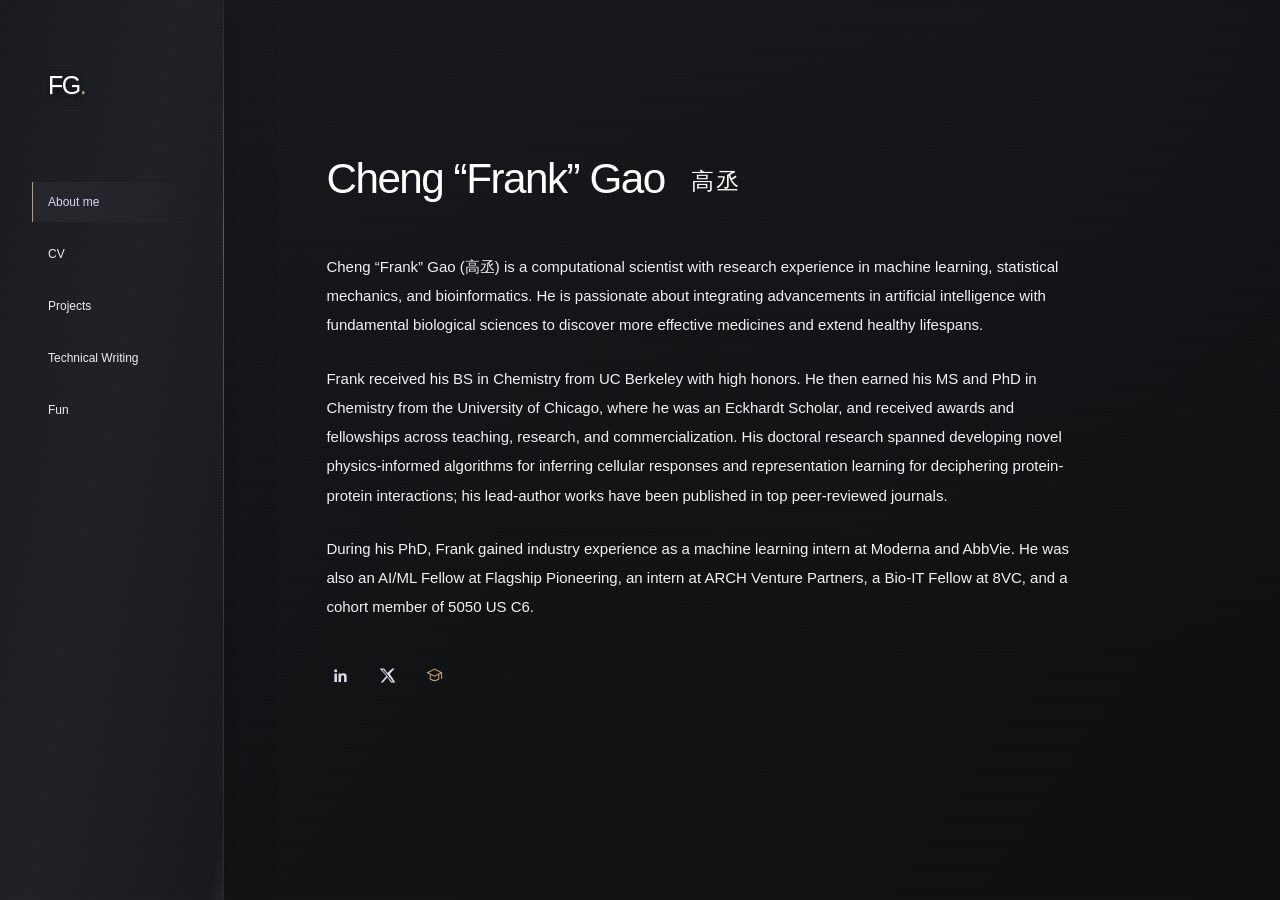
==== index.html @ 2d8485b7 "Build minimal personal website with metallic dark theme" ====
<!doctype html>
<html lang="en">
<head>
  <meta charset="utf-8">
  <meta name="viewport" content="width=device-width, initial-scale=1">
  <meta name="color-scheme" content="dark">
  <meta name="description" content="Cheng “Frank” Gao (高丞), computational scientist working across machine learning, statistical mechanics, and bioinformatics.">
  <title>About me — Cheng “Frank” Gao</title>
  <link rel="icon" href="./assets/favicon.svg" type="image/svg+xml">
  <link rel="stylesheet" href="./assets/style.css">
  <script src="./assets/site.js" defer></script>
</head>
<body data-page="about">
  <a class="skip-link" href="#main">Skip to content</a>
  <aside class="sidebar">
    <a class="monogram" href="./about/" aria-label="Cheng Frank Gao home">FG<span>.</span></a>
    <nav aria-label="Main navigation">
        <a href="./about/" aria-current="page">About me</a>
        <a href="./cv/">CV</a>
        <a href="./projects/">Projects</a>
        <a href="./writing/">Technical Writing</a>
        <a href="./fun/">Fun</a>
    </nav>
  </aside>
  <main id="main">
    <div class="page-content">
        <h1>Cheng “Frank” Gao <span lang="zh">高丞</span></h1>
        <div class="bio">
          <p>Cheng “Frank” Gao (高丞) is a computational scientist with research experience in machine learning, statistical mechanics, and bioinformatics. He is passionate about integrating advancements in artificial intelligence with fundamental biological sciences to discover more effective medicines and extend healthy lifespans.</p>
          <p>Frank received his BS in Chemistry from UC Berkeley with high honors. He then earned his MS and PhD in Chemistry from the University of Chicago, where he was an Eckhardt Scholar, and received awards and fellowships across teaching, research, and commercialization. His doctoral research spanned developing novel physics-informed algorithms for inferring cellular responses and representation learning for deciphering protein-protein interactions; his lead-author works have been published in top peer-reviewed journals.</p>
          <p>During his PhD, Frank gained industry experience as a machine learning intern at Moderna and AbbVie. He was also an AI/ML Fellow at Flagship Pioneering, an intern at ARCH Venture Partners, a Bio-IT Fellow at 8VC, and a cohort member of 5050 US C6.</p>
        </div>
        <div class="socials" aria-label="Social profiles">
          <a href="https://www.linkedin.com/in/chengfgao/" target="_blank" rel="noopener noreferrer" aria-label="LinkedIn" title="LinkedIn"><svg viewBox="0 0 24 24" fill="currentColor" aria-hidden="true"><path d="M5.2 3a2.2 2.2 0 1 0 0 4.4 2.2 2.2 0 0 0 0-4.4ZM3.4 9h3.6v12H3.4V9Zm5.8 0h3.5v1.6c.5-.9 1.7-1.9 3.5-1.9 3.8 0 4.5 2.4 4.5 5.5V21h-3.6v-6c0-1.4 0-3.2-2-3.2s-2.3 1.5-2.3 3.1V21H9.2V9Z"/></svg></a>
          <a href="https://x.com/ChemVagabond" target="_blank" rel="noopener noreferrer" aria-label="Twitter (X)" title="Twitter (X)"><svg viewBox="0 0 24 24" fill="currentColor" aria-hidden="true"><path d="M18.9 2H22l-6.8 7.8L23.2 22h-6.3l-4.9-7.4L5.5 22H2.3l8.2-9.4L.8 2h6.5l4.4 6.6L18.9 2ZM17.8 20h1.7L6.2 4H4.4l13.4 16Z"/></svg></a>
          <a href="https://scholar.google.com/citations?user=uSYpJtkAAAAJ&amp;hl=en" target="_blank" rel="noopener noreferrer" aria-label="Google Scholar" title="Google Scholar"><svg viewBox="0 0 24 24" fill="none" stroke="currentColor" stroke-width="1.5" aria-hidden="true"><path d="m2 8 10-5 10 5-10 5L2 8Zm4 2v7c4 3 8 3 12 0v-7M22 8v9"/></svg></a>
        </div>
    </div>
  </main>
</body>
</html>
---- assets/style.css ----
:root {
  --bg: #101113;
  --white: #ffffff;
  --text: #f2f2f5;
  --muted: #d0d0d8;
  --purple: #b8a8d3;
  --gold: #b8a078;
  --line: #303137;
  --sidebar: 224px;
}
* { box-sizing: border-box; }
html { min-height: 100%; }
body {
  margin: 0;
  min-height: 100vh;
  color: var(--text);
  background:
    radial-gradient(ellipse at 75% 0%, #ac9cc908, transparent 56%),
    linear-gradient(125deg, #191a1e 0%, #111214 48%, #0e0f11 100%);
  font-family: Arial, Helvetica, sans-serif;
  -webkit-font-smoothing: antialiased;
}
/* A quiet brushed finish, with no images or external assets. */
body::before {
  content: '';
  position: fixed;
  inset: 0;
  background: repeating-linear-gradient(0deg, #ffffff03 0, #ffffff03 1px, transparent 1px, transparent 3px);
  pointer-events: none;
  z-index: -1;
}
a { color: inherit; text-decoration: none; }
a:hover { color: var(--white); }
a:focus-visible { outline: 2px solid var(--purple); outline-offset: 6px; }
[hidden] { display: none !important; }
.sidebar {
  position: fixed;
  inset: 0 auto 0 0;
  width: var(--sidebar);
  padding: 71px 32px;
  background:
    repeating-linear-gradient(0deg, #ffffff02 0, #ffffff02 1px, transparent 1px, transparent 3px),
    linear-gradient(100deg, #1a1b1f, #202125 48%, #191a1e 96%, #24252a);
  box-shadow: 12px 0 45px #0000001a;
  overflow-y: auto;
}
.sidebar::after {
  content: '';
  position: absolute;
  top: 0; bottom: 0; right: 0;
  width: 1px;
  background: linear-gradient(#44434c33, #85818e99 26%, #343238 75%, #28292d);
}
.monogram {
  display: inline-block;
  margin-left: 16px;
  font-size: 25px;
  font-weight: 500;
  letter-spacing: -1.5px;
  color: #ffffff;
  text-shadow: 0 1px 0 #ffffff24, 0 3px 9px #0009;
}
.monogram span { color: var(--gold); }
nav { display: flex; flex-direction: column; gap: 12px; margin-top: 82px; }
nav a {
  display: block;
  border-left: 1px solid transparent;
  padding: 11px 15px;
  font-size: 12px;
  line-height: 1.5;
  color: #eeeeF2;
  transition: color .15s, background .15s;
}
nav a[aria-current] {
  border-left-color: var(--gold);
  color: #e0d2f7;
  background: linear-gradient(90deg, #b8a8d310, transparent);
}
main { margin-left: var(--sidebar); padding: 153px 8vw 100px; }
.page-content { max-width: 760px; }
h1 {
  color: var(--white);
  font-size: clamp(29px, 3.3vw, 46px);
  line-height: 1.25;
  font-weight: 400;
  letter-spacing: -1.5px;
  margin: 0 0 46px;

}
h1 [lang] { display: inline-block; margin-left: 16px; font-size: .55em; letter-spacing: 2px; vertical-align: middle; }
.bio p { margin: 0 0 24px; font-size: 15px; line-height: 1.95; }
.bio p:last-child { margin-bottom: 0; }
.socials { display: flex; gap: 19px; margin-top: 38px; align-items: center; }
.socials a { display: inline-flex; align-items: center; justify-content: center; min-width: 28px; height: 32px; color: #ded9e9; }
.socials a:hover { color: var(--purple); }
.socials svg { width: 17px; height: 17px; }
.socials a:last-child { color: var(--gold); }
.arrow { width: 11px; height: 11px; vertical-align: middle; }
.text-link { display: inline-flex; gap: 10px; align-items: center; font-size: 12px; color: var(--purple); }
.scholar-link { margin-top: -20px; margin-bottom: 32px; }
.work-card {
  border: 1px solid #3a383f;
  border-radius: 3px;
  padding: 27px 30px;
  margin-bottom: 24px;
  background: linear-gradient(125deg, #26262b80, #1c1d2180 40%, #17181b80);
  box-shadow: inset 0 1px 0 #ffffff05, 0 8px 32px #0000000a;
}
.template-label { color: var(--gold); font-size: 10px; letter-spacing: .6px; }
h2 { font-size: 22px; font-weight: 400; color: var(--white); margin: 16px 0 10px; }
.metadata { font-size: 12px; color: var(--muted); margin: 0 0 30px; }
.work-card section { margin-top: 22px; }
h3 { margin: 0 0 8px; color: var(--purple); font-weight: 400; font-size: 12px; }
.work-card section p { font-size: 13px; line-height: 1.8; margin: 0; }
.card-links { display: flex; flex-wrap: wrap; gap: 24px; border-top: 1px solid var(--line); margin-top: 27px; padding-top: 19px; color: var(--muted); font-size: 11px; }
.card-links a { color: var(--purple); }
.document-panel { border: 1px solid var(--line); border-radius: 3px; background: linear-gradient(130deg, #21222688, #16171a66); overflow: hidden; }
.document-toolbar { padding: 21px 25px; font-size: 12px; }
.muted { color: var(--muted); }
.document-empty { display: grid; place-items: center; height: 340px; }
.document-empty svg { width: 42px; height: 49px; color: #5c5868; }
iframe { display: block; width: 100%; height: 850px; border: 0; background: white; }
.document-note { font-size: 12px; padding: 0 25px 12px; line-height: 1.7; }
.skip-link { position: fixed; top: -100px; left: 20px; background: var(--purple); color: #111; padding: 10px; z-index: 10; }
.skip-link:focus { top: 15px; }
@media (min-width: 1600px) { main { padding-left: 130px; } }
@media (max-width: 1000px) {
  :root { --sidebar: 180px; }
  .sidebar { padding: 50px 20px; }
  main { padding: 115px 6vw 80px; }
  h1 { font-size: 33px; }
  .bio p { font-size: 14px; }
}
/* Navigation stays on the left, including narrow screens. */
@media (max-width: 600px) {
  :root { --sidebar: 104px; }
  .sidebar { padding: 34px 9px; }
  .monogram { margin-left: 11px; font-size: 22px; }
  nav { margin-top: 48px; gap: 11px; }
  nav a { padding: 10px 10px; font-size: 10px; }
  main { padding: 99px 23px 55px; }
  h1 { font-size: 29px; margin-bottom: 31px; letter-spacing: -1px; }
  h1 [lang] { display: block; margin: 12px 0 0; font-size: 18px; }
  .bio p { font-size: 13px; line-height: 1.9; margin-bottom: 23px; }
  .socials { gap: 12px; margin-top: 28px; }
  .work-card { padding: 18px 15px; }
  h2 { font-size: 20px; overflow-wrap: anywhere; }
  .card-links { gap: 12px; }
  .document-toolbar { padding: 17px; }
  .document-empty { height: 230px; }
}
@media (prefers-reduced-motion: reduce) { * { transition: none !important; } }
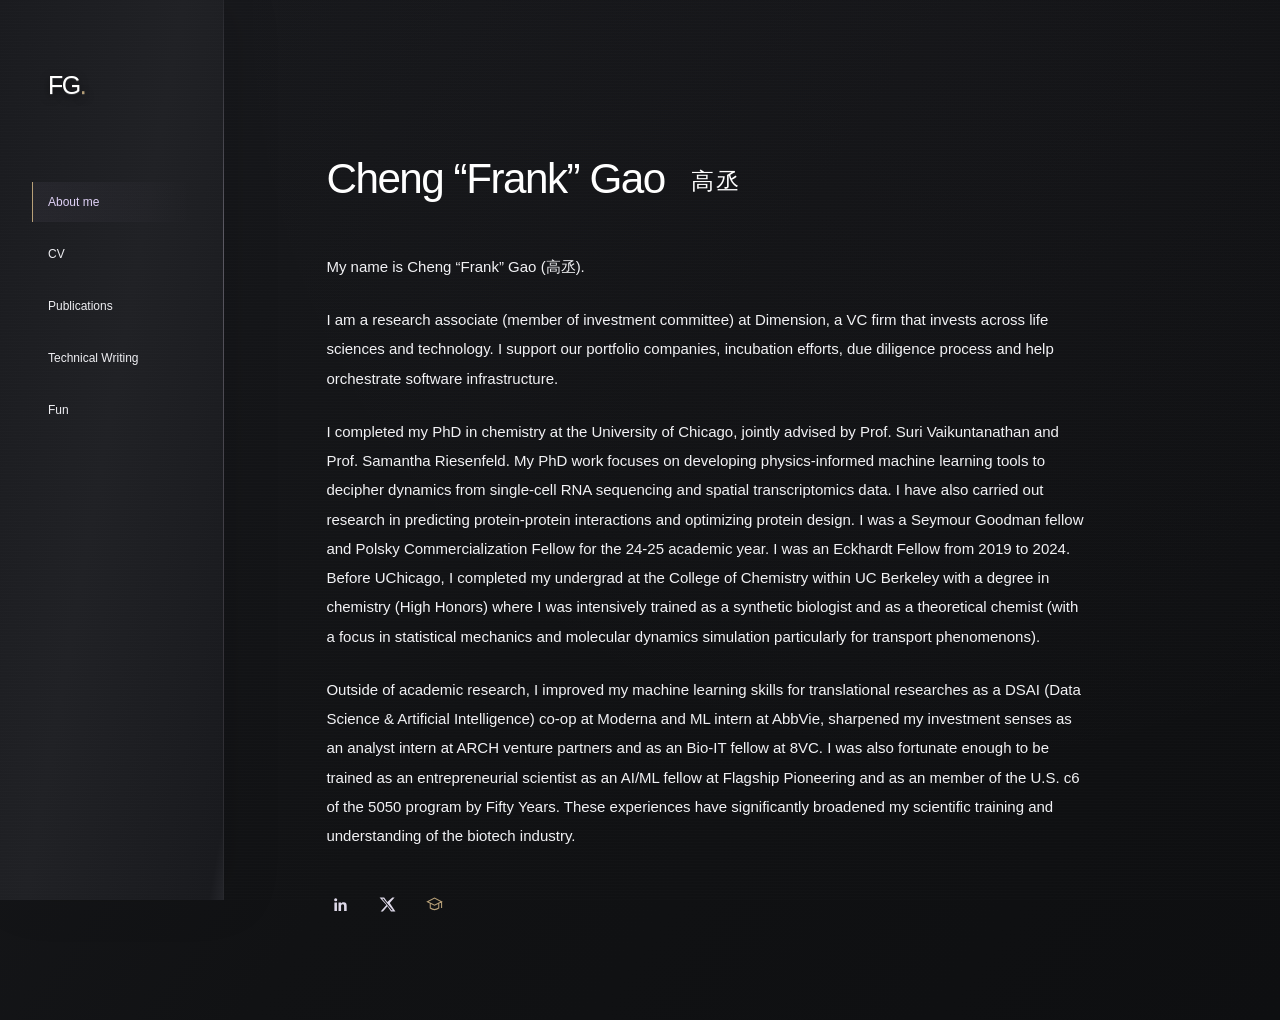
==== commit bfcc5b03: "added projects and writings" ====
--- a/index.html
+++ b/index.html
@@ -6,7 +6,7 @@
   <meta name="color-scheme" content="dark">
   <meta name="description" content="Cheng “Frank” Gao (高丞), computational scientist working across machine learning, statistical mechanics, and bioinformatics.">
   <title>About me — Cheng “Frank” Gao</title>
-  <link rel="icon" href="./assets/favicon.svg" type="image/svg+xml">
+  <link rel="icon" href="./assets/gotchemistry.JPG" type="image/jpeg">
   <link rel="stylesheet" href="./assets/style.css">
   <script src="./assets/site.js" defer></script>
 </head>
@@ -17,7 +17,7 @@
     <nav aria-label="Main navigation">
         <a href="./about/" aria-current="page">About me</a>
         <a href="./cv/">CV</a>
-        <a href="./projects/">Projects</a>
+        <a href="./publications/">Publications</a>
         <a href="./writing/">Technical Writing</a>
         <a href="./fun/">Fun</a>
     </nav>
@@ -26,9 +26,10 @@
     <div class="page-content">
         <h1>Cheng “Frank” Gao <span lang="zh">高丞</span></h1>
         <div class="bio">
-          <p>Cheng “Frank” Gao (高丞) is a computational scientist with research experience in machine learning, statistical mechanics, and bioinformatics. He is passionate about integrating advancements in artificial intelligence with fundamental biological sciences to discover more effective medicines and extend healthy lifespans.</p>
-          <p>Frank received his BS in Chemistry from UC Berkeley with high honors. He then earned his MS and PhD in Chemistry from the University of Chicago, where he was an Eckhardt Scholar, and received awards and fellowships across teaching, research, and commercialization. His doctoral research spanned developing novel physics-informed algorithms for inferring cellular responses and representation learning for deciphering protein-protein interactions; his lead-author works have been published in top peer-reviewed journals.</p>
-          <p>During his PhD, Frank gained industry experience as a machine learning intern at Moderna and AbbVie. He was also an AI/ML Fellow at Flagship Pioneering, an intern at ARCH Venture Partners, a Bio-IT Fellow at 8VC, and a cohort member of 5050 US C6.</p>
+          <p>My name is Cheng “Frank” Gao (高丞).</p>
+          <p>I am a research associate (member of investment committee) at Dimension, a VC firm that invests across life sciences and technology. I support our portfolio companies, incubation efforts, due diligence process and help orchestrate software infrastructure.</p>
+          <p>I completed my PhD in chemistry at the University of Chicago, jointly advised by Prof. Suri Vaikuntanathan and Prof. Samantha Riesenfeld. My PhD work focuses on developing physics-informed machine learning tools to decipher dynamics from single-cell RNA sequencing and spatial transcriptomics data. I have also carried out research in predicting protein-protein interactions and optimizing protein design. I was a Seymour Goodman fellow and Polsky Commercialization Fellow for the 24-25 academic year. I was an Eckhardt Fellow from 2019 to 2024. Before UChicago, I completed my undergrad at the College of Chemistry within UC Berkeley with a degree in chemistry (High Honors) where I was intensively trained as a synthetic biologist and as a theoretical chemist (with a focus in statistical mechanics and molecular dynamics simulation particularly for transport phenomenons).</p>
+          <p>Outside of academic research, I improved my machine learning skills for translational researches as a DSAI (Data Science &amp; Artificial Intelligence) co-op at Moderna and ML intern at AbbVie, sharpened my investment senses as an analyst intern at ARCH venture partners and as an Bio-IT fellow at 8VC. I was also fortunate enough to be trained as an entrepreneurial scientist as an AI/ML fellow at Flagship Pioneering and as an member of the U.S. c6 of the 5050 program by Fifty Years. These experiences have significantly broadened my scientific training and understanding of the biotech industry.</p>
         </div>
         <div class="socials" aria-label="Social profiles">
           <a href="https://www.linkedin.com/in/chengfgao/" target="_blank" rel="noopener noreferrer" aria-label="LinkedIn" title="LinkedIn"><svg viewBox="0 0 24 24" fill="currentColor" aria-hidden="true"><path d="M5.2 3a2.2 2.2 0 1 0 0 4.4 2.2 2.2 0 0 0 0-4.4ZM3.4 9h3.6v12H3.4V9Zm5.8 0h3.5v1.6c.5-.9 1.7-1.9 3.5-1.9 3.8 0 4.5 2.4 4.5 5.5V21h-3.6v-6c0-1.4 0-3.2-2-3.2s-2.3 1.5-2.3 3.1V21H9.2V9Z"/></svg></a>
